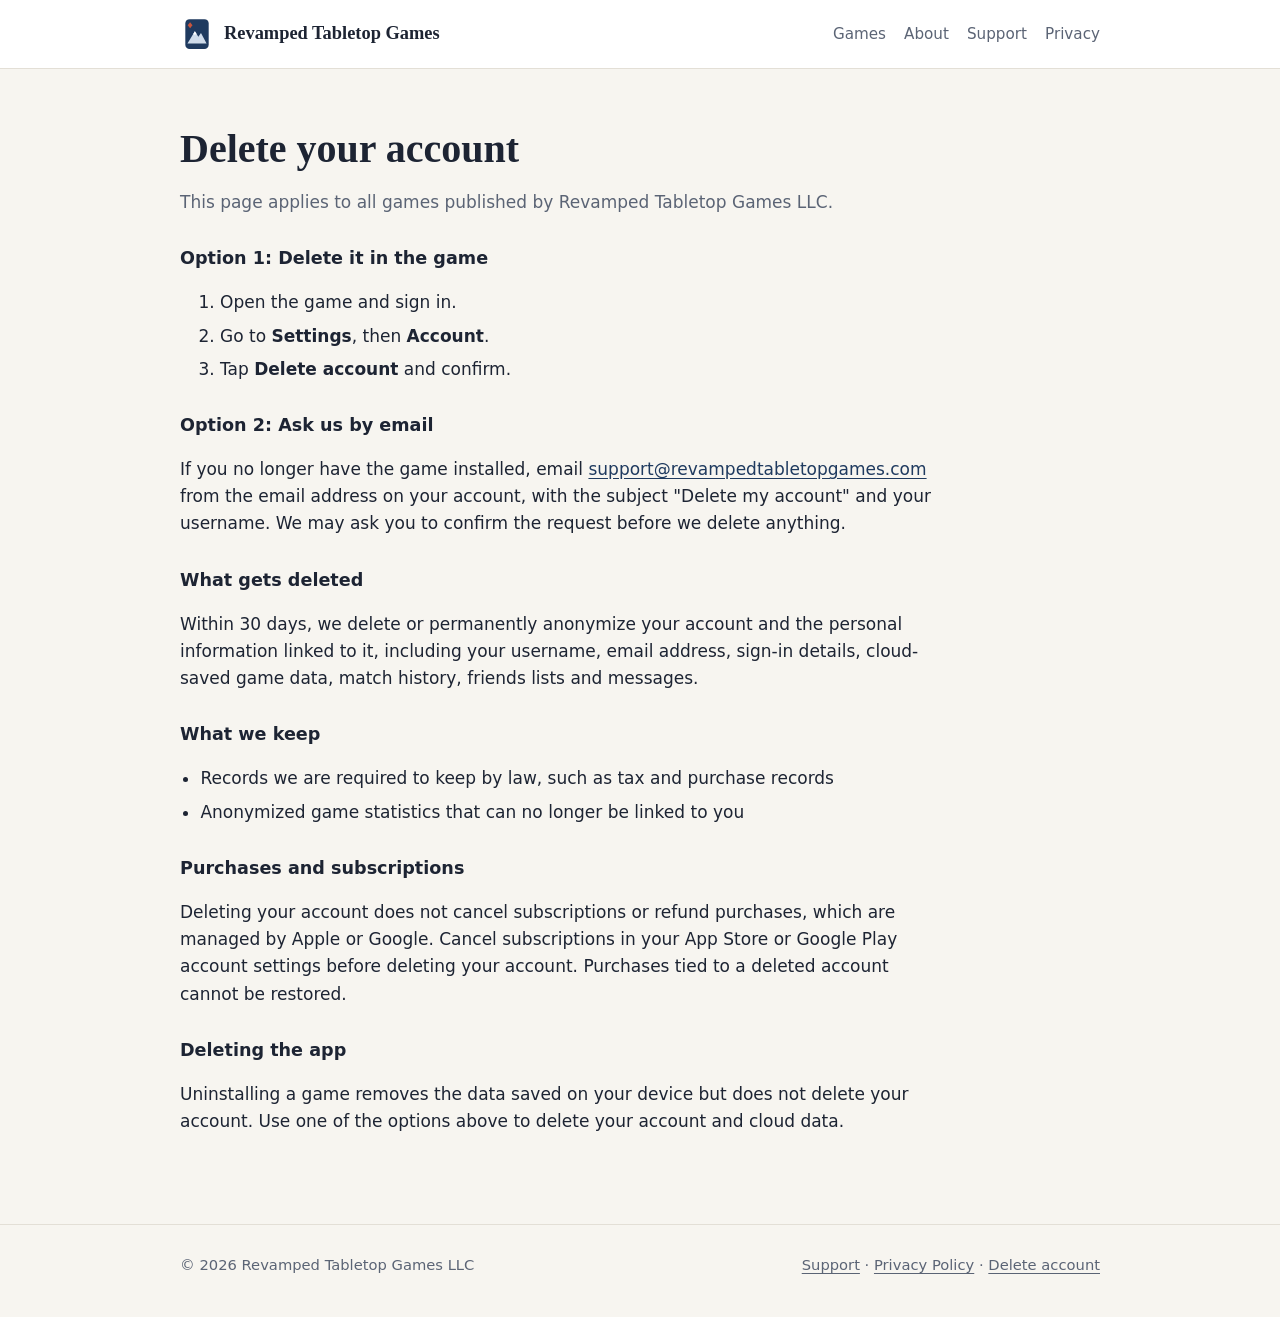
==== delete-account.html @ c334fb4f "Update privacy policy for accounts, multiplayer, analytics and ads; add account deletion page Co-Aut" ====
<!doctype html>
<html lang="en">
<head>
  <meta charset="utf-8">
  <meta name="viewport" content="width=device-width, initial-scale=1">
  <title>Delete Your Account | Revamped Tabletop Games</title>
  <meta name="description" content="How to delete your Revamped Tabletop Games account and the data associated with it.">
  <link rel="icon" href="favicon.svg" type="image/svg+xml">
  <link rel="stylesheet" href="styles.css">
</head>
<body>
  <header class="site-header">
    <div class="wrap">
      <a class="brand" href="./">
        <svg viewBox="0 0 64 64" aria-hidden="true">
          <rect class="logo-card" x="10" y="4" width="44" height="56" rx="8"/>
          <path class="logo-accent" d="M19 10l4.5 5.5-4.5 5.5-4.5-5.5z"/>
          <path fill="#cfdbea" d="M14 50 28 27l6.5 10 5-7L50 50z"/>
          <path fill="#ffffff" d="M28 27l3.9 6-1.9-1-2 2-1.8-2-1.85 1z"/>
        </svg>
        Revamped Tabletop Games
      </a>
      <nav class="nav" aria-label="Main">
        <a href="./#games">Games</a>
        <a href="./#about">About</a>
        <a href="support.html">Support</a>
        <a href="privacy.html">Privacy</a>
      </nav>
    </div>
  </header>

  <main class="wrap page">
    <h1>Delete your account</h1>
    <p class="lede">This page applies to all games published by Revamped Tabletop Games LLC.</p>

    <div class="prose">
      <h3>Option 1: Delete it in the game</h3>
      <ol>
        <li>Open the game and sign in.</li>
        <li>Go to <strong>Settings</strong>, then <strong>Account</strong>.</li>
        <li>Tap <strong>Delete account</strong> and confirm.</li>
      </ol>

      <h3>Option 2: Ask us by email</h3>
      <p>If you no longer have the game installed, email <a href="mailto:support@revampedtabletopgames.com?subject=Delete%20my%20account">support@revampedtabletopgames.com</a> from the email address on your account, with the subject "Delete my account" and your username. We may ask you to confirm the request before we delete anything.</p>

      <h3>What gets deleted</h3>
      <p>Within 30 days, we delete or permanently anonymize your account and the personal information linked to it, including your username, email address, sign-in details, cloud-saved game data, match history, friends lists and messages.</p>

      <h3>What we keep</h3>
      <ul>
        <li>Records we are required to keep by law, such as tax and purchase records</li>
        <li>Anonymized game statistics that can no longer be linked to you</li>
      </ul>

      <h3>Purchases and subscriptions</h3>
      <p>Deleting your account does not cancel subscriptions or refund purchases, which are managed by Apple or Google. Cancel subscriptions in your App Store or Google Play account settings before deleting your account. Purchases tied to a deleted account cannot be restored.</p>

      <h3>Deleting the app</h3>
      <p>Uninstalling a game removes the data saved on your device but does not delete your account. Use one of the options above to delete your account and cloud data.</p>
    </div>
  </main>

  <footer class="site-footer">
    <div class="wrap">
      <span>&copy; 2026 Revamped Tabletop Games LLC</span>
      <span><a href="support.html">Support</a> &middot; <a href="privacy.html">Privacy Policy</a> &middot; <a href="delete-account.html">Delete account</a></span>
    </div>
  </footer>
</body>
</html>
---- styles.css ----
:root {
  --bg: #f7f5f0;
  --surface: #ffffff;
  --ink: #1d2433;
  --muted: #5b6475;
  --brand: #1f3a5f;
  --logo-card: #1f3a5f;
  --accent: #c8553d;
  --line: #e3dfd6;
  --radius: 14px;
  --max: 960px;
  --serif: "Iowan Old Style", "Palatino Linotype", Palatino, Georgia, serif;
  --sans: system-ui, -apple-system, "Segoe UI", Roboto, "Helvetica Neue", Arial, sans-serif;
  color-scheme: light;
}

@media (prefers-color-scheme: dark) {
  :root {
    --bg: #12161f;
    --surface: #1a2030;
    --ink: #e9edf5;
    --muted: #a3acbd;
    --brand: #8fb3e0;
    --logo-card: #2f5a8f;
    --accent: #e07a5f;
    --line: #2a3244;
    color-scheme: dark;
  }
}

* { box-sizing: border-box; }

html { -webkit-text-size-adjust: 100%; }

body {
  margin: 0;
  background: var(--bg);
  color: var(--ink);
  font-family: var(--sans);
  font-size: 17px;
  line-height: 1.6;
}

a { color: var(--brand); text-underline-offset: 3px; }
a:hover { color: var(--accent); }

.wrap { max-width: var(--max); margin: 0 auto; padding: 0 20px; }

/* Header */
.site-header { border-bottom: 1px solid var(--line); background: var(--surface); }
.site-header .wrap {
  display: flex; align-items: center; justify-content: space-between;
  gap: 16px; min-height: 68px; flex-wrap: wrap;
}
.brand {
  display: flex; align-items: center; gap: 10px;
  color: var(--ink); text-decoration: none; font-family: var(--serif);
  font-size: 1.15rem; font-weight: 700;
}
.brand:hover { color: var(--ink); }
.brand svg { width: 34px; height: 34px; flex: none; }
.logo-card { fill: var(--logo-card); }
.logo-accent { fill: var(--accent); }

.nav { display: flex; gap: 18px; flex-wrap: wrap; }
.nav a { color: var(--muted); text-decoration: none; font-size: 0.95rem; }
.nav a:hover, .nav a[aria-current="page"] { color: var(--ink); }

/* Hero */
.hero { padding-top: 72px; padding-bottom: 56px; }
.hero h1 {
  font-family: var(--serif); font-size: clamp(2rem, 5vw, 3.1rem);
  line-height: 1.15; margin: 0 0 16px; max-width: 18ch;
}
.hero p { font-size: 1.15rem; color: var(--muted); max-width: 56ch; margin: 0; }

/* Sections */
section { padding: 40px 0; }
h2 { font-family: var(--serif); font-size: 1.7rem; margin: 0 0 18px; }
h3 { font-size: 1.1rem; margin: 28px 0 8px; }

.game-card {
  display: grid; grid-template-columns: 120px 1fr; gap: 24px; align-items: center;
  background: var(--surface); border: 1px solid var(--line);
  border-radius: var(--radius); padding: 24px;
}
.game-art {
  width: 120px; height: 120px; border-radius: 22px;
  background: linear-gradient(160deg, #2f5a8f, #1f3a5f 60%, #16294a);
  display: grid; place-items: center;
}
.game-art svg { width: 76px; height: 76px; }
.game-card h3 { margin: 0 0 6px; font-family: var(--serif); font-size: 1.4rem; }
.game-card p { margin: 0; color: var(--muted); }
.badge {
  display: inline-block; margin-bottom: 10px; padding: 2px 10px;
  border-radius: 999px; font-size: 0.8rem; font-weight: 600;
  background: color-mix(in srgb, var(--accent) 14%, transparent); color: var(--accent);
}

.panel {
  background: var(--surface); border: 1px solid var(--line);
  border-radius: var(--radius); padding: 24px 28px;
}

/* Long-form pages */
.page { padding-top: 48px; padding-bottom: 24px; }
.page h1 { font-family: var(--serif); font-size: clamp(1.9rem, 4vw, 2.5rem); margin: 0 0 8px; }
.page .lede { color: var(--muted); margin: 0 0 28px; }
.prose { max-width: 70ch; }
.prose ul { padding-left: 1.2em; }
.prose li { margin: 6px 0; }

/* Footer */
.site-footer { border-top: 1px solid var(--line); margin-top: 48px; padding: 28px 0 40px; color: var(--muted); font-size: 0.92rem; }
.site-footer .wrap { display: flex; justify-content: space-between; gap: 12px; flex-wrap: wrap; }
.site-footer a { color: var(--muted); }

@media (max-width: 560px) {
  .hero { padding-top: 48px; padding-bottom: 32px; }
  .game-card { grid-template-columns: 1fr; }
  .game-art { width: 96px; height: 96px; border-radius: 18px; }
  .game-art svg { width: 60px; height: 60px; }
}
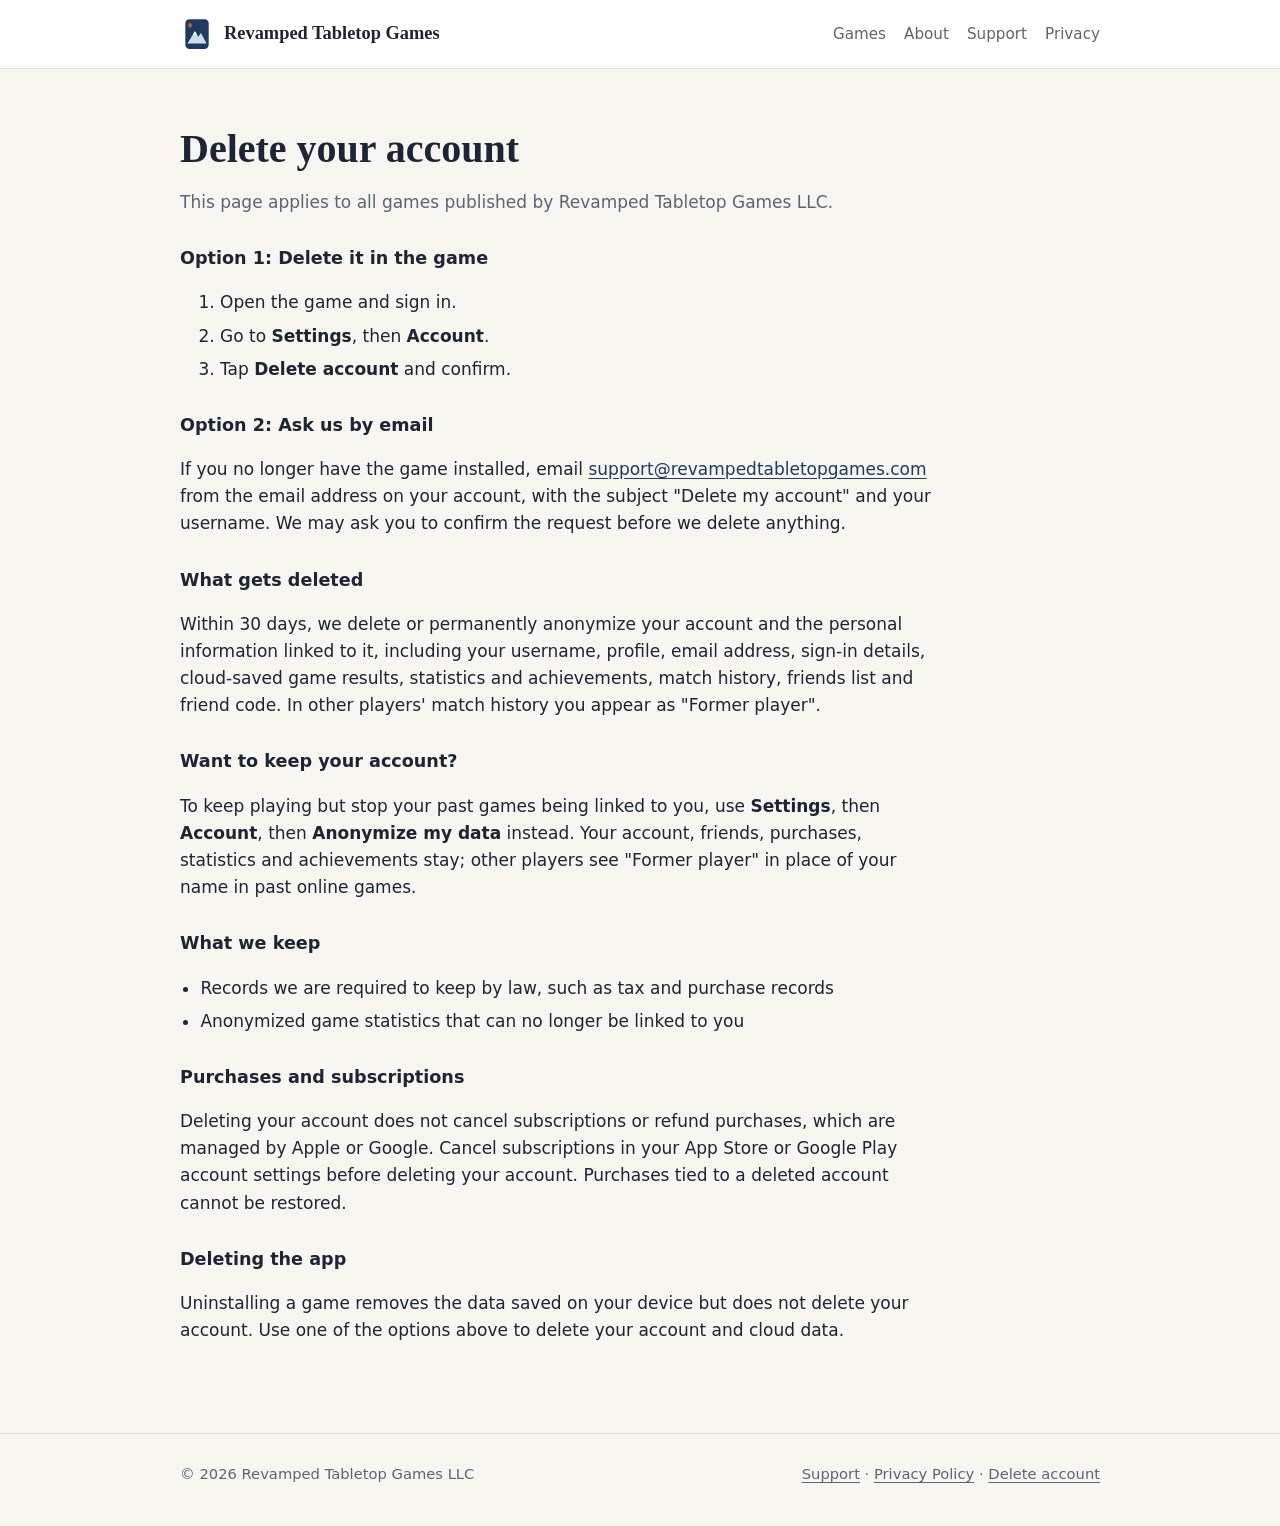
==== commit 880c6ac3: "Privacy policy: synced results, friends, age, anonymizing, AI training - Single-player games stay on" ====
--- a/delete-account.html
+++ b/delete-account.html
@@ -45,7 +45,10 @@
       <p>If you no longer have the game installed, email <a href="mailto:support@revampedtabletopgames.com?subject=Delete%20my%20account">support@revampedtabletopgames.com</a> from the email address on your account, with the subject "Delete my account" and your username. We may ask you to confirm the request before we delete anything.</p>
 
       <h3>What gets deleted</h3>
-      <p>Within 30 days, we delete or permanently anonymize your account and the personal information linked to it, including your username, email address, sign-in details, cloud-saved game data, match history, friends lists and messages.</p>
+      <p>Within 30 days, we delete or permanently anonymize your account and the personal information linked to it, including your username, profile, email address, sign-in details, cloud-saved game results, statistics and achievements, match history, friends list and friend code. In other players' match history you appear as "Former player".</p>
+
+      <h3>Want to keep your account?</h3>
+      <p>To keep playing but stop your past games being linked to you, use <strong>Settings</strong>, then <strong>Account</strong>, then <strong>Anonymize my data</strong> instead. Your account, friends, purchases, statistics and achievements stay; other players see "Former player" in place of your name in past online games.</p>
 
       <h3>What we keep</h3>
       <ul>
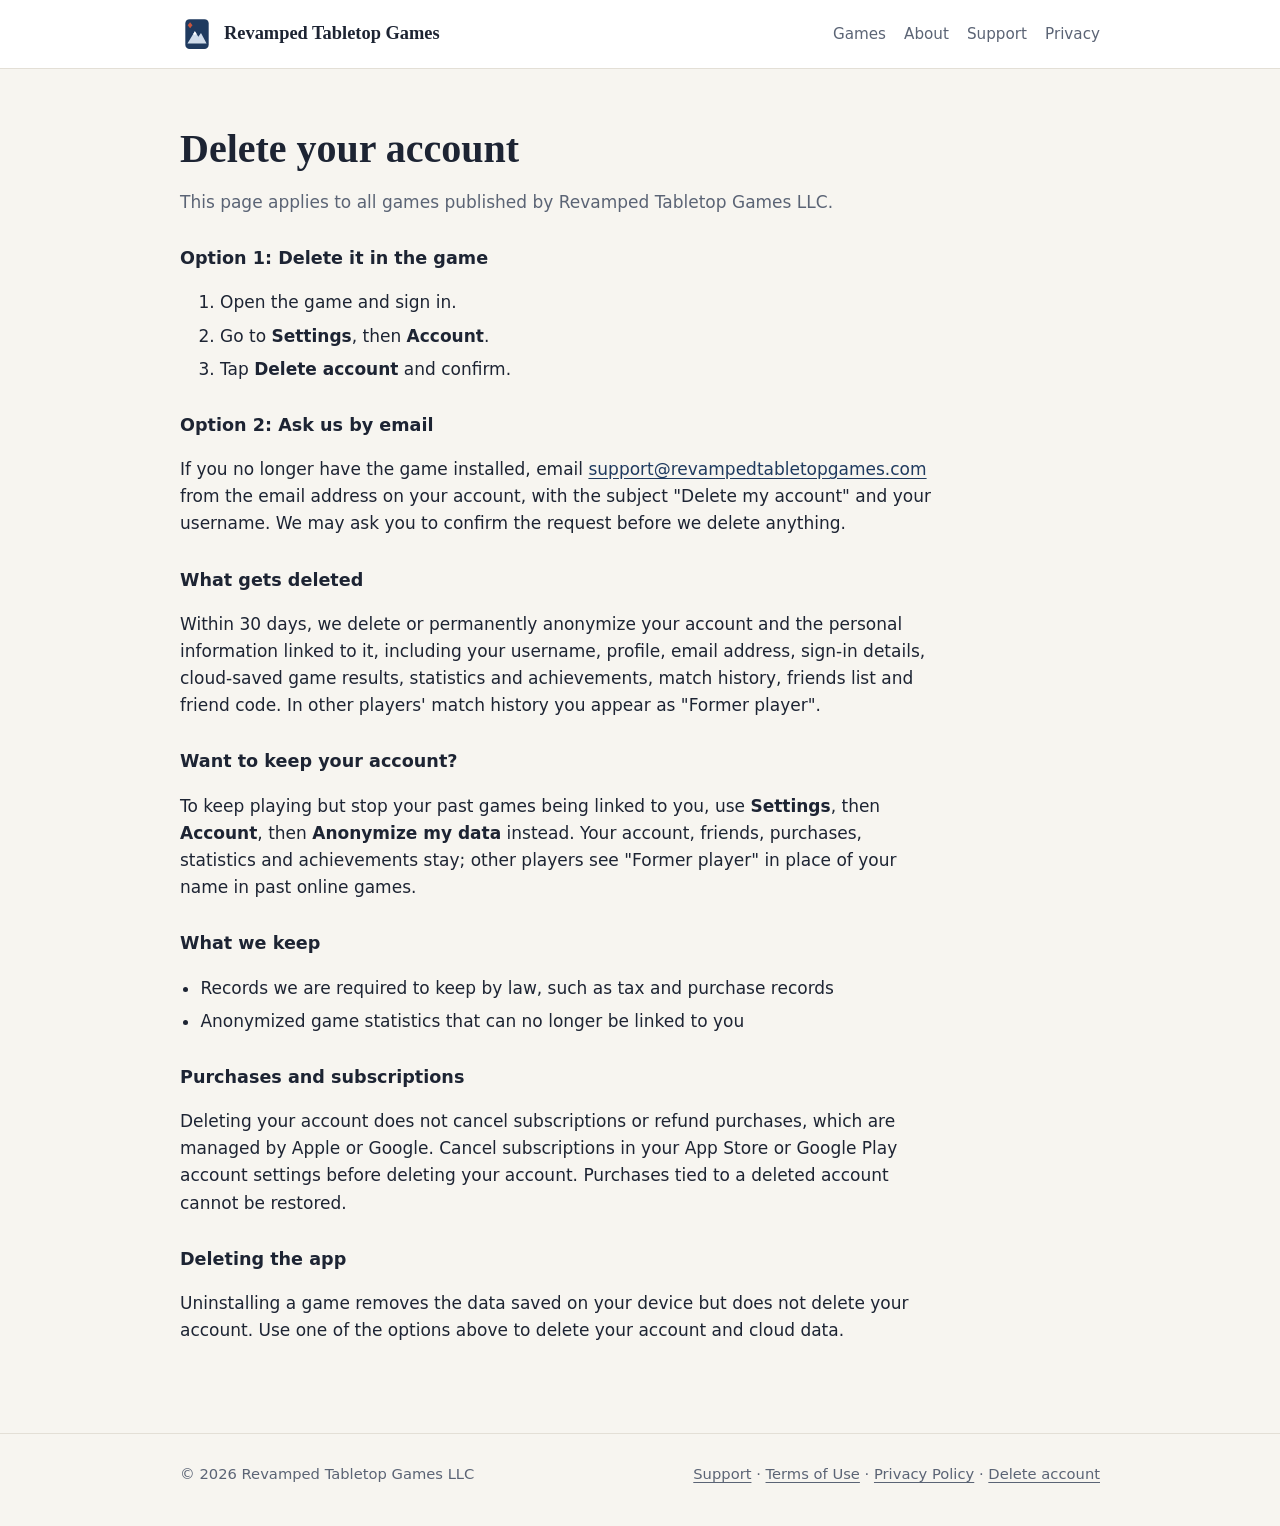
==== commit 900a5b84: "Terms of Use: accounts, purchases and subscriptions, online play, the App Store's terms A terms page" ====
--- a/delete-account.html
+++ b/delete-account.html
@@ -67,7 +67,7 @@
   <footer class="site-footer">
     <div class="wrap">
       <span>&copy; 2026 Revamped Tabletop Games LLC</span>
-      <span><a href="support.html">Support</a> &middot; <a href="privacy.html">Privacy Policy</a> &middot; <a href="delete-account.html">Delete account</a></span>
+      <span><a href="support.html">Support</a> &middot; <a href="terms.html">Terms of Use</a> &middot; <a href="privacy.html">Privacy Policy</a> &middot; <a href="delete-account.html">Delete account</a></span>
     </div>
   </footer>
 </body>
